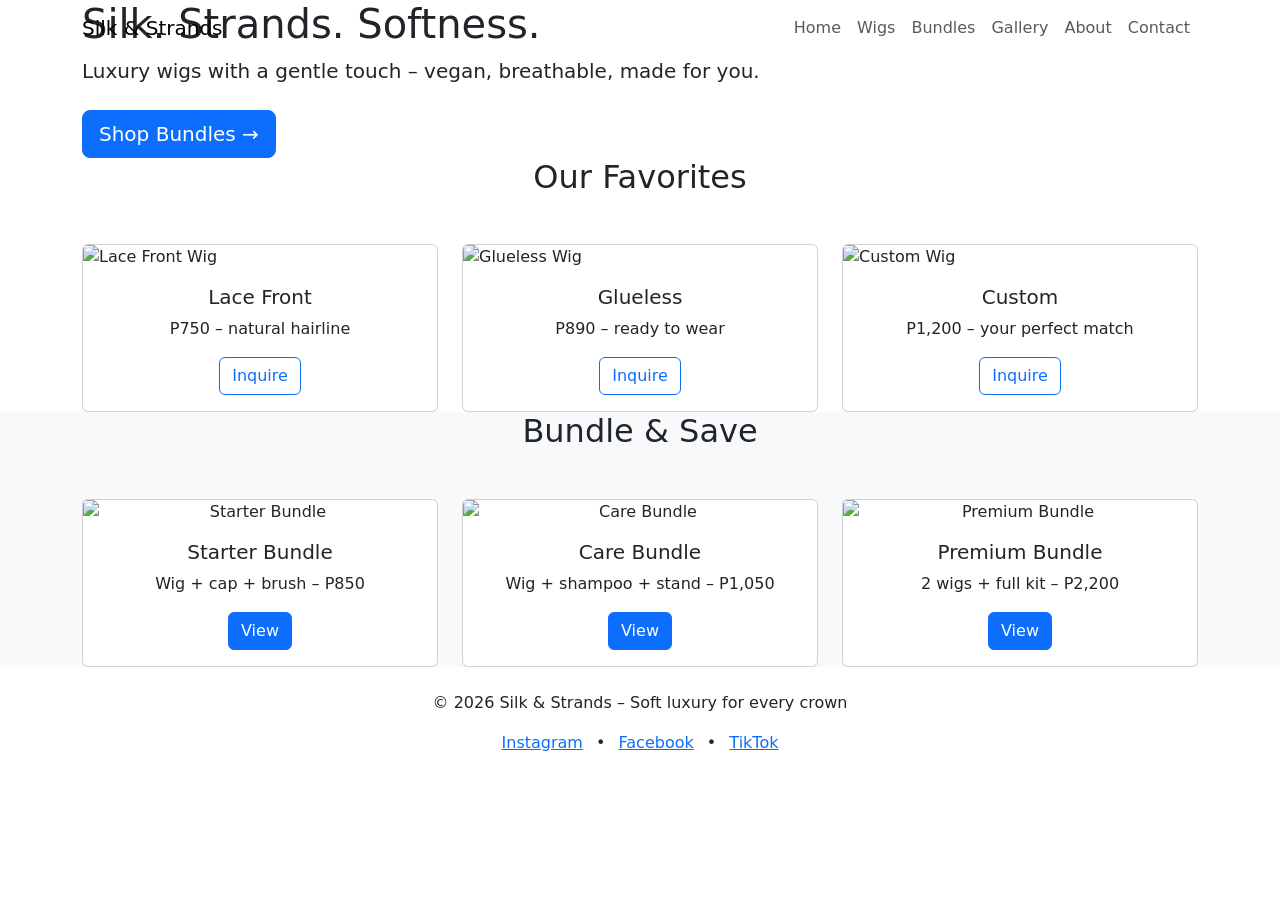
==== index.html @ 4d11b637 "Create index.html" ====
<!DOCTYPE html>
<html lang="en">
<head>
    <meta charset="UTF-8">
    <meta name="viewport" content="width=device-width, initial-scale=1.0">
    <title>Silk & Strands – Clean Luxe Wigs</title>
    <!-- Bootstrap 5 (lightweight) -->
    <link href="https://cdn.jsdelivr.net/npm/bootstrap@5.3.0-alpha1/dist/css/bootstrap.min.css" rel="stylesheet">
    <!-- Custom CSS -->
    <link rel="stylesheet" href="style.css">
</head>
<body>
 
    <!-- Navigation -->
    <nav class="navbar navbar-expand-lg fixed-top">
        <div class="container">
            <a class="navbar-brand" href="index.html">Silk & Strands</a>
            <button class="navbar-toggler" type="button" data-bs-toggle="collapse" data-bs-target="#navbarNav">
                <span class="navbar-toggler-icon"></span>
            </button>
            <div class="collapse navbar-collapse" id="navbarNav">
                <ul class="navbar-nav ms-auto">
                    <li class="nav-item"><a class="nav-link" href="index.html">Home</a></li>
                    <li class="nav-item"><a class="nav-link" href="wigs.html">Wigs</a></li>
                    <li class="nav-item"><a class="nav-link" href="bundles.html">Bundles</a></li>
                    <li class="nav-item"><a class="nav-link" href="gallery.html">Gallery</a></li>
                    <li class="nav-item"><a class="nav-link" href="about.html">About</a></li>
                    <li class="nav-item"><a class="nav-link" href="contact.html">Contact</a></li>
                </ul>
            </div>
        </div>
    </nav>
 
    <!-- Hero -->
    <div class="hero">
        <div class="container">
            <h1>Silk. Strands. Softness.</h1>
            <p class="lead">Luxury wigs with a gentle touch – vegan, breathable, made for you.</p>
            <a href="bundles.html" class="btn btn-primary btn-lg mt-2">Shop Bundles →</a>
        </div>
    </div>
 
    <!-- Featured Wigs -->
    <section class="container">
        <h2 class="text-center mb-5">Our Favorites</h2>
        <div class="row g-4">
            <div class="col-md-4">
                <div class="card">
                    <img src="images/wig1.jpg" class="card-img-top" alt="Lace Front Wig">
                    <div class="card-body text-center">
                        <h5 class="card-title">Lace Front</h5>
                        <p class="card-text">P750 – natural hairline</p>
                        <a href="contact.html" class="btn btn-outline-primary">Inquire</a>
                    </div>
                </div>
            </div>
            <div class="col-md-4">
                <div class="card">
                    <img src="images/wig2.jpg" class="card-img-top" alt="Glueless Wig">
                    <div class="card-body text-center">
                        <h5 class="card-title">Glueless</h5>
                        <p class="card-text">P890 – ready to wear</p>
                        <a href="contact.html" class="btn btn-outline-primary">Inquire</a>
                    </div>
                </div>
            </div>
            <div class="col-md-4">
                <div class="card">
                    <img src="images/wig3.jpg" class="card-img-top" alt="Custom Wig">
                    <div class="card-body text-center">
                        <h5 class="card-title">Custom</h5>
                        <p class="card-text">P1,200 – your perfect match</p>
                        <a href="contact.html" class="btn btn-outline-primary">Inquire</a>
                    </div>
                </div>
            </div>
        </div>
    </section>
 
    <!-- Bundles teaser -->
    <div class="bg-light">
        <section class="container">
            <h2 class="text-center mb-5">Bundle & Save</h2>
            <div class="row g-4">
                <div class="col-md-4">
                    <div class="card text-center">
                        <img src="images/bundle1.jpg" class="card-img-top" alt="Starter Bundle">
                        <div class="card-body">
                            <h5 class="card-title">Starter Bundle</h5>
                            <p class="card-text">Wig + cap + brush – P850</p>
                            <a href="bundles.html" class="btn btn-primary">View</a>
                        </div>
                    </div>
                </div>
                <div class="col-md-4">
                    <div class="card text-center">
                        <img src="images/bundle2.jpg" class="card-img-top" alt="Care Bundle">
                        <div class="card-body">
                            <h5 class="card-title">Care Bundle</h5>
                            <p class="card-text">Wig + shampoo + stand – P1,050</p>
                            <a href="bundles.html" class="btn btn-primary">View</a>
                        </div>
                    </div>
                </div>
                <div class="col-md-4">
                    <div class="card text-center">
                        <img src="images/bundle3.jpg" class="card-img-top" alt="Premium Bundle">
                        <div class="card-body">
                            <h5 class="card-title">Premium Bundle</h5>
                            <p class="card-text">2 wigs + full kit – P2,200</p>
                            <a href="bundles.html" class="btn btn-primary">View</a>
                        </div>
                    </div>
                </div>
            </div>
        </section>
    </div>
 
    <!-- Footer -->
    <footer class="text-center py-4">
        <div class="container">
            <p>© 2026 Silk & Strands – Soft luxury for every crown</p>
            <p>
                <a href="#" class="mx-2">Instagram</a> •
                <a href="#" class="mx-2">Facebook</a> •
                <a href="#" class="mx-2">TikTok</a>
            </p>
        </div>
    </footer>
 
    <script src="https://cdn.jsdelivr.net/npm/bootstrap@5.3.0-alpha1/dist/js/bootstrap.bundle.min.js"></script>
    <script src="script.js"></script>
</body>
</html>
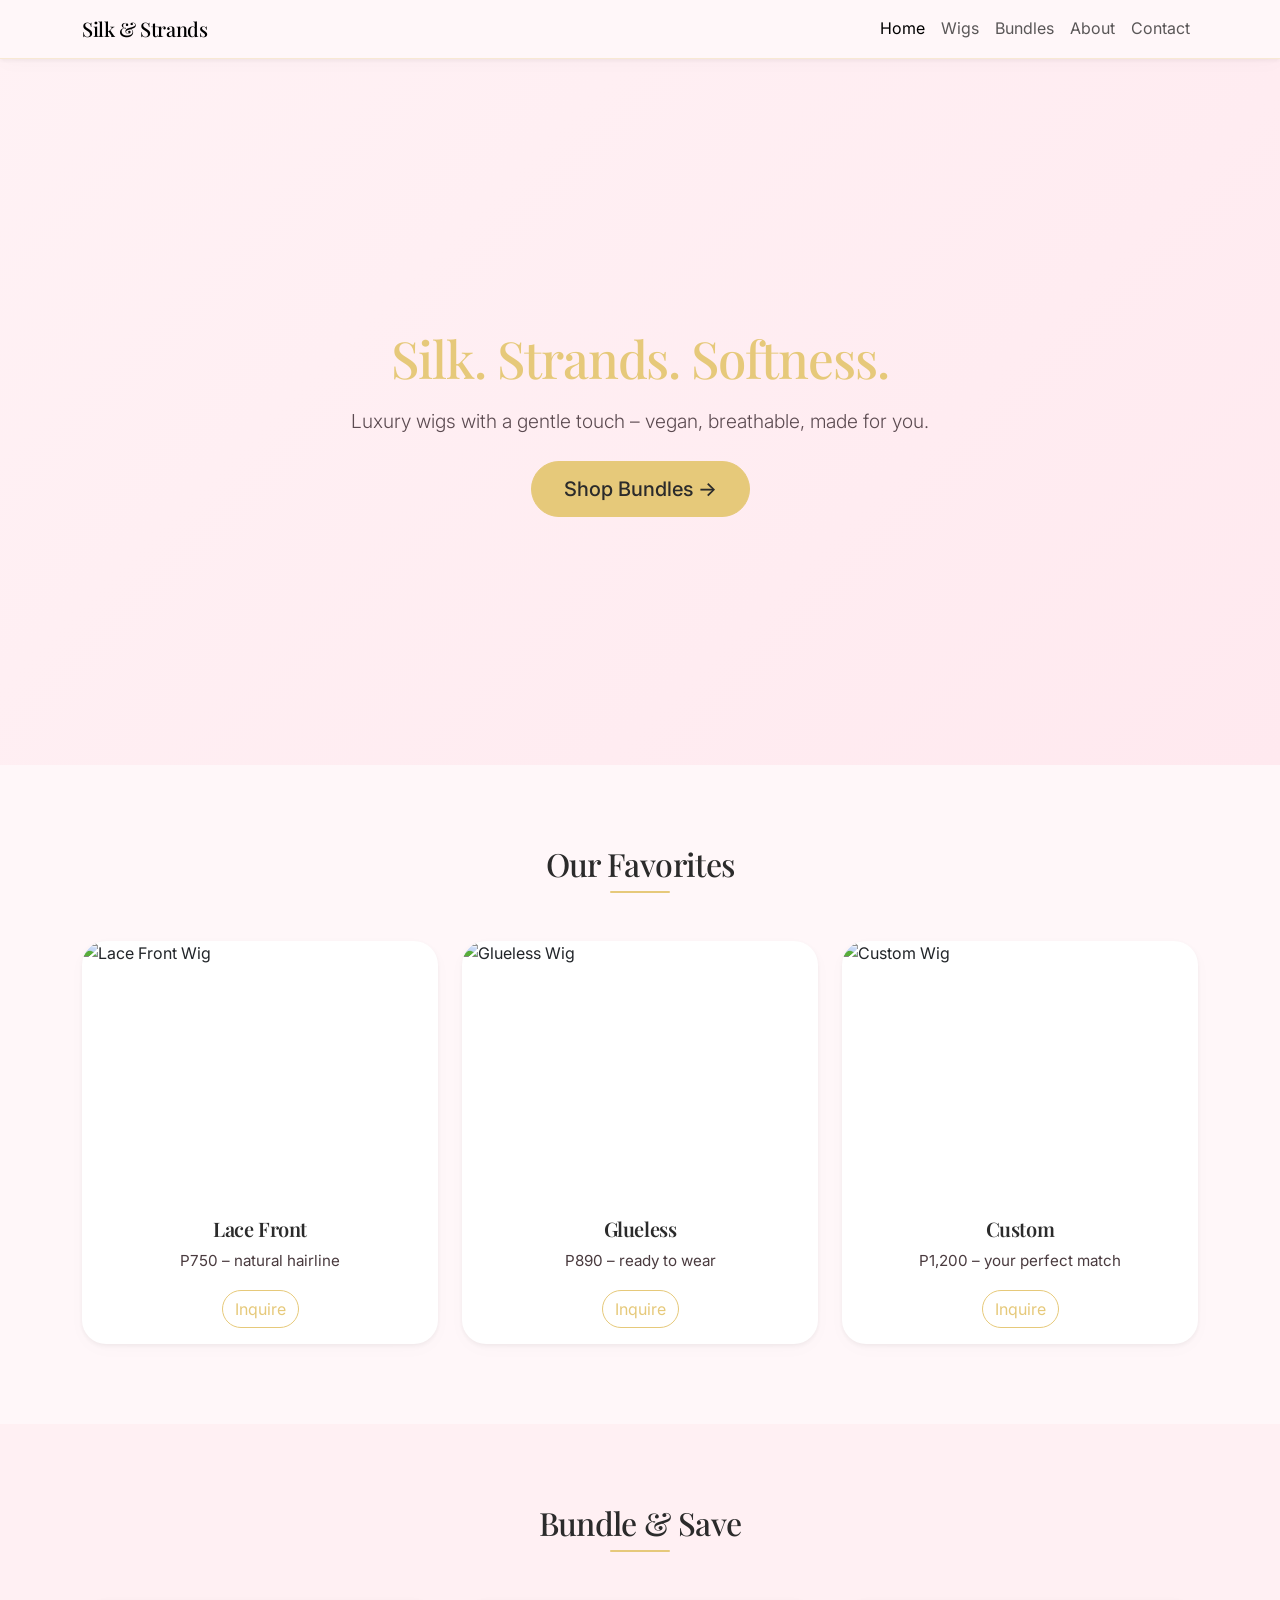
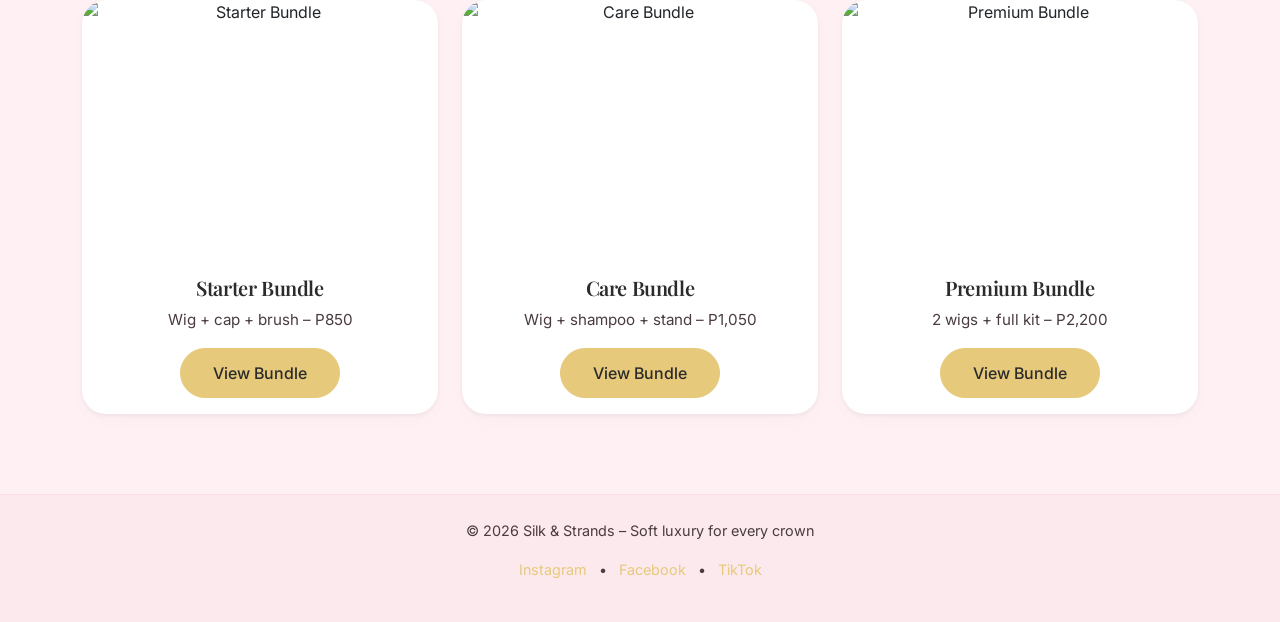
==== commit 4f289c29: "Update index.html" ====
--- a/index.html
+++ b/index.html
@@ -4,14 +4,14 @@
     <meta charset="UTF-8">
     <meta name="viewport" content="width=device-width, initial-scale=1.0">
     <title>Silk & Strands – Clean Luxe Wigs</title>
-    <!-- Bootstrap 5 (lightweight) -->
+    <!-- Bootstrap 5 -->
     <link href="https://cdn.jsdelivr.net/npm/bootstrap@5.3.0-alpha1/dist/css/bootstrap.min.css" rel="stylesheet">
     <!-- Custom CSS -->
     <link rel="stylesheet" href="style.css">
 </head>
 <body>
  
-    <!-- Navigation -->
+    <!-- Navigation (5 pages: Home, Wigs, Bundles, About, Contact) -->
     <nav class="navbar navbar-expand-lg fixed-top">
         <div class="container">
             <a class="navbar-brand" href="index.html">Silk & Strands</a>
@@ -20,10 +20,9 @@
             </button>
             <div class="collapse navbar-collapse" id="navbarNav">
                 <ul class="navbar-nav ms-auto">
-                    <li class="nav-item"><a class="nav-link" href="index.html">Home</a></li>
+                    <li class="nav-item"><a class="nav-link active" href="index.html">Home</a></li>
                     <li class="nav-item"><a class="nav-link" href="wigs.html">Wigs</a></li>
                     <li class="nav-item"><a class="nav-link" href="bundles.html">Bundles</a></li>
-                    <li class="nav-item"><a class="nav-link" href="gallery.html">Gallery</a></li>
                     <li class="nav-item"><a class="nav-link" href="about.html">About</a></li>
                     <li class="nav-item"><a class="nav-link" href="contact.html">Contact</a></li>
                 </ul>
@@ -31,7 +30,7 @@
         </div>
     </nav>
  
-    <!-- Hero -->
+    <!-- Hero Section -->
     <div class="hero">
         <div class="container">
             <h1>Silk. Strands. Softness.</h1>
@@ -77,7 +76,7 @@
         </div>
     </section>
  
-    <!-- Bundles teaser -->
+    <!-- Bundles Teaser -->
     <div class="bg-light">
         <section class="container">
             <h2 class="text-center mb-5">Bundle & Save</h2>
@@ -88,7 +87,7 @@
                         <div class="card-body">
                             <h5 class="card-title">Starter Bundle</h5>
                             <p class="card-text">Wig + cap + brush – P850</p>
-                            <a href="bundles.html" class="btn btn-primary">View</a>
+                            <a href="bundles.html" class="btn btn-primary">View Bundle</a>
                         </div>
                     </div>
                 </div>
@@ -98,7 +97,7 @@
                         <div class="card-body">
                             <h5 class="card-title">Care Bundle</h5>
                             <p class="card-text">Wig + shampoo + stand – P1,050</p>
-                            <a href="bundles.html" class="btn btn-primary">View</a>
+                            <a href="bundles.html" class="btn btn-primary">View Bundle</a>
                         </div>
                     </div>
                 </div>
@@ -108,7 +107,7 @@
                         <div class="card-body">
                             <h5 class="card-title">Premium Bundle</h5>
                             <p class="card-text">2 wigs + full kit – P2,200</p>
-                            <a href="bundles.html" class="btn btn-primary">View</a>
+                            <a href="bundles.html" class="btn btn-primary">View Bundle</a>
                         </div>
                     </div>
                 </div>
@@ -133,3 +132,4 @@
 </body>
 </html>
  
+ 
--- a/style.css
+++ b/style.css
@@ -0,0 +1,205 @@
+/* Google Fonts Import */
+@import url('https://fonts.googleapis.com/css2?family=Inter:opsz,wght@14..32,300;14..32,400;14..32,600&family=Playfair+Display:wght@400;500;600;700&display=swap');
+ 
+/* CSS Variables – Clean Girl Aesthetic with Champagne Gold */
+:root {
+    --bg-soft: #FFF7F9;
+    --primary: #E8AEB7;
+    --accent: #E6C97A;      /* champagne gold */
+    --text-dark: #2B2B2B;
+    --white: #FFFFFF;
+    --shadow-sm: 0 5px 20px rgba(0,0,0,0.02), 0 2px 4px rgba(0,0,0,0.05);
+}
+ 
+* {
+    margin: 0;
+    padding: 0;
+    box-sizing: border-box;
+}
+ 
+body {
+    font-family: 'Inter', sans-serif;
+    background-color: var(--bg-soft);
+    color: var(--text-dark);
+    line-height: 1.6;
+    padding-top: 80px; /* space for fixed navbar */
+}
+ 
+/* Headings – Playfair Display */
+h1, h2, h3, h4, h5, h6,
+.navbar-brand,
+.hero h1,
+.card-title {
+    font-family: 'Playfair Display', serif;
+    font-weight: 500;
+    letter-spacing: -0.02em;
+}
+ 
+/* Navbar – soft, minimal */
+.navbar {
+    background-color: rgba(255, 247, 249, 0.98) !important;
+    backdrop-filter: blur(4px);
+    box-shadow: var(--shadow-sm);
+    border-bottom: 1px solid rgba(230, 201, 122, 0.3);
+}
+.navbar-dark .navbar-nav .nav-link {
+    color: var(--text-dark);
+    font-weight: 500;
+    transition: color 0.2s ease;
+}
+.navbar-dark .navbar-nav .nav-link:hover {
+    color: var(--accent);
+}
+.brand-logo {
+    font-size: 1.6rem;
+    font-weight: 600;
+    color: var(--accent);
+    letter-spacing: 1px;
+}
+ 
+/* Hero Section – soft & airy */
+.hero {
+    background: linear-gradient(135deg, #FFF2F5 0%, #FFE9EF 100%);
+    min-height: 85vh;
+    display: flex;
+    align-items: center;
+    text-align: center;
+    margin-top: -80px;
+    padding-top: 80px;
+}
+.hero h1 {
+    font-size: 3.2rem;
+    color: var(--accent);
+    margin-bottom: 1rem;
+}
+.hero .lead {
+    font-size: 1.2rem;
+    color: #5c4b51;
+}
+ 
+/* Buttons – Champagne Gold */
+.btn-primary {
+    background-color: var(--accent);
+    border-color: var(--accent);
+    color: #2B2B2B;
+    font-weight: 500;
+    padding: 0.75rem 2rem;
+    border-radius: 40px;
+    transition: all 0.2s;
+}
+.btn-primary:hover {
+    background-color: #d4b55a;
+    border-color: #d4b55a;
+    transform: translateY(-2px);
+    color: #2B2B2B;
+}
+.btn-outline-primary {
+    border-color: var(--accent);
+    color: var(--accent);
+    border-radius: 40px;
+}
+.btn-outline-primary:hover {
+    background-color: var(--accent);
+    border-color: var(--accent);
+    color: #2B2B2B;
+}
+ 
+/* Cards – clean & minimal */
+.card {
+    background: var(--white);
+    border: none;
+    border-radius: 24px;
+    box-shadow: var(--shadow-sm);
+    transition: all 0.25s ease;
+    overflow: hidden;
+}
+.card:hover {
+    transform: translateY(-6px);
+    box-shadow: 0 12px 28px rgba(230, 201, 122, 0.15);
+}
+.card-img-top {
+    border-radius: 24px 24px 0 0;
+    object-fit: cover;
+    height: 260px;
+    width: 100%;
+}
+.card-title {
+    color: var(--text-dark);
+    font-weight: 600;
+}
+.card-text {
+    font-size: 0.95rem;
+    color: #4a3b3f;
+}
+ 
+/* Sections */
+section {
+    padding: 5rem 0;
+}
+.bg-light {
+    background-color: #FFF0F3 !important;
+}
+ 
+/* Footer – elegant & simple */
+footer {
+    background-color: #FCE9EE;
+    color: #4a3b3f;
+    border-top: 1px solid #FFDFE6;
+    font-size: 0.9rem;
+}
+footer a {
+    color: var(--accent);
+    text-decoration: none;
+    transition: color 0.2s;
+}
+footer a:hover {
+    color: #d4b55a;
+}
+ 
+/* Forms – soft & clean */
+.form-control, .form-select {
+    border-radius: 16px;
+    border: 1px solid #FFD9E0;
+    background-color: white;
+    padding: 0.75rem 1rem;
+    font-family: 'Inter', sans-serif;
+}
+.form-control:focus {
+    border-color: var(--accent);
+    box-shadow: 0 0 0 3px rgba(230, 201, 122, 0.2);
+}
+label {
+    font-weight: 500;
+    color: var(--accent);
+    margin-bottom: 0.5rem;
+}
+ 
+/* Optional: Gold underline for headings */
+h2::after {
+    content: '';
+    display: block;
+    width: 60px;
+    height: 2px;
+    background: var(--accent);
+    margin: 0.5rem auto 0;
+    border-radius: 2px;
+}
+ 
+/* Link hover gold accent */
+a:hover {
+    color: var(--accent);
+}
+ 
+/* Responsive */
+@media (max-width: 768px) {
+    .hero h1 {
+        font-size: 2.2rem;
+    }
+    .card-img-top {
+        height: 200px;
+    }
+    section {
+        padding: 3rem 0;
+    }
+}
+ 
